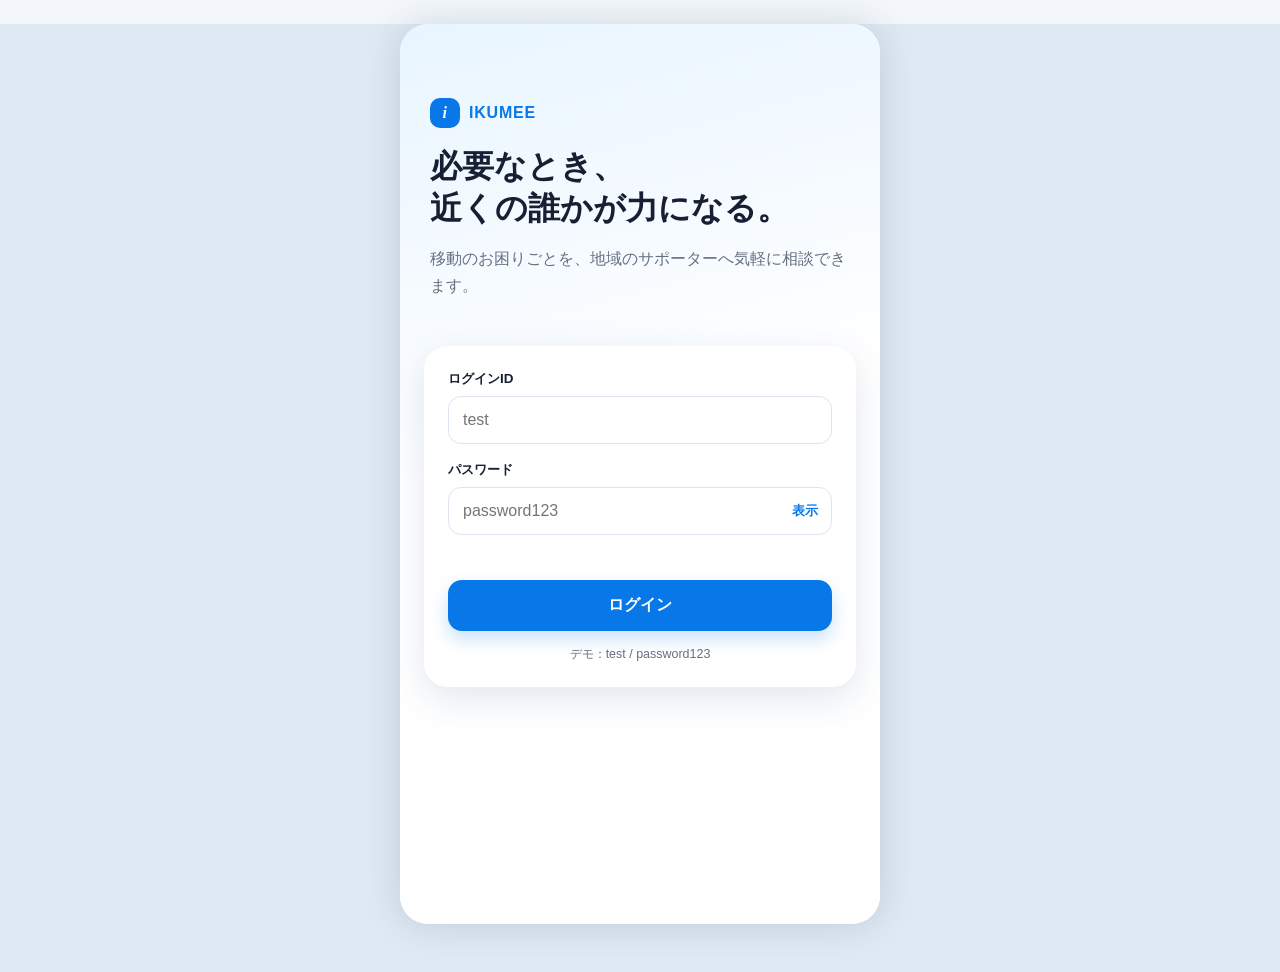
==== requester/index.html @ 2c36287e "first commit" ====
<!doctype html><html lang="ja"><head><meta charset="utf-8"><meta name="viewport" content="width=device-width,initial-scale=1"><meta name="theme-color" content="#0877e8"><title>IKUMEE | 依頼者</title><link rel="stylesheet" href="../assets/style.css"></head>
<body class="app-body"><main class="phone">
<section id="login" class="screen login-screen active"><div class="login-hero"><div class="brand"><span class="brand-mark">i</span><span>IKUMEE</span></div><h1>必要なとき、<br>近くの誰かが力になる。</h1><p>移動のお困りごとを、地域のサポーターへ気軽に相談できます。</p></div><form id="loginForm" class="login-card"><div class="field"><label for="loginId">ログインID</label><input id="loginId" autocomplete="username" placeholder="test" required></div><div class="field"><label for="loginPassword">パスワード</label><div class="password-wrap"><input id="loginPassword" type="password" autocomplete="current-password" placeholder="password123" required><button type="button" id="togglePassword" class="text-button">表示</button></div></div><p id="loginError" class="error" role="alert"></p><button class="primary-btn">ログイン</button><p class="login-hint">デモ：test / password123</p></form></section>
<section id="home" class="screen"><header class="topbar"><div class="brand"><span class="brand-mark">i</span><span>IKUMEE</span></div><button class="icon-btn" onclick="go('settings')" aria-label="設定">☰</button></header><div class="content"><div class="greeting"><div><h2>こんにちは、さくらさん</h2><p><span class="verified">● 本人確認済み</span></p></div><div class="avatar">👩‍🍼</div></div><div class="hero-card"><h3>どんなことでお困りですか？</h3><p>近くにいるサポーターへ、移動のお手伝いを依頼できます。</p><button class="primary-btn" onclick="go('create')">＋ 依頼を作成する</button></div><div class="section-title"><h3>よく使うお手伝い</h3></div><div class="quick-grid"><button class="quick-item" onclick="go('create')"><span>🧭</span>道案内</button><button class="quick-item" onclick="go('create')"><span>👜</span>荷物運び</button><button class="quick-item" onclick="go('create')"><span>🚶</span>付き添い</button><button class="quick-item" onclick="go('create')"><span>🏥</span>受付補助</button></div><div class="section-title"><h3>移動予定</h3><a>すべて見る</a></div><div class="status-card"><div class="status-icon">🏥</div><div><strong>桜ヶ丘駅 → みらい総合病院</strong><p>今日 10:30ごろ・子連れで移動</p></div></div></div><nav class="bottom-nav"><button class="nav-btn active"><span>⌂</span>ホーム</button><button class="nav-btn" onclick="go('create')"><span>＋</span>依頼</button><button class="nav-btn"><span>◷</span>履歴</button><button class="nav-btn" onclick="go('settings')"><span>♙</span>マイページ</button></nav></section>
<section id="create" class="screen"><header class="topbar"><button class="icon-btn" onclick="go('home')">‹</button><h1>お手伝いを依頼</h1><span style="width:40px"></span></header><div class="content"><div class="form-section"><h3>どんなお手伝いが必要ですか？</h3><div class="chips"><button class="chip selected">👜 荷物運び</button><button class="chip selected">🚶 付き添い</button><button class="chip">🧭 道案内</button><button class="chip">🏥 受付補助</button><button class="chip">📣 駅員への声かけ</button></div></div><div class="form-section"><div class="field"><label>出発地</label><input value="桜ヶ丘駅 中央改札"></div><div class="field"><label>目的地</label><input value="みらい総合病院 受付"></div><div class="field"><label>希望時間</label><input type="datetime-local" value="2026-07-23T10:30"></div></div><div class="form-section"><h3>状況を教えてください</h3><div class="chips"><button class="chip selected">🤰 妊娠中</button><button class="chip selected">👶 子連れ</button><button class="chip selected">♿ ベビーカー</button></div><div class="field" style="margin-top:15px"><label>詳しい内容</label><textarea rows="4">妊娠中で、ベビーカーと荷物があります。駅から病院まで安全な道で付き添い、歩道橋ではエレベーターの場所を案内してほしいです。</textarea></div></div><div class="form-section"><h3>お礼の金額</h3><div class="chips"><button class="chip" data-single="price">500円</button><button class="chip selected" data-single="price">800円</button><button class="chip" data-single="price">1,000円</button></div></div><div class="assist-box">安全のため、抱き上げ・医療行為・自家用車への同乗は依頼できません。</div><button class="primary-btn" onclick="go('confirm')">内容を確認する</button></div></section>
<section id="confirm" class="screen"><header class="topbar"><button class="icon-btn" onclick="go('create')">‹</button><h1>依頼内容の確認</h1><span style="width:40px"></span></header><div class="content"><div class="map"><span class="map-pin">●</span></div><div class="section-title"><h3>依頼内容</h3></div><div class="form-section summary-list"><div class="summary-row"><span>ルート</span><b>桜ヶ丘駅 → 病院</b></div><div class="summary-row"><span>日時</span><b>今日 10:30</b></div><div class="summary-row"><span>お手伝い</span><b>荷物・付き添い</b></div><div class="summary-row"><span>所要時間</span><b>約25分</b></div><div class="summary-row"><span>お礼</span><b class="price">800円</b></div></div><p class="notice">現在地はマッチングした相手だけに共有されます。緊急時はいつでも運営へ連絡できます。</p><button class="primary-btn" onclick="startMatching()">この内容で募集する</button></div></section>
<section id="matching" class="screen"><header class="topbar"><span></span><h1>サポーターを検索中</h1><span></span></header><div class="content center"><div class="matching-animation"><div class="pulse">⌖</div></div><h2>近くのサポーターへ<br>依頼を届けています</h2><p>平均約2分で見つかります。<br>この画面を閉じても通知でお知らせします。</p><button class="secondary-btn" onclick="go('confirm')">募集内容を変更する</button></div></section>
<section id="matched" class="screen"><header class="topbar"><span></span><h1>マッチングしました</h1><button class="icon-btn">⋯</button></header><div class="content"><div class="notice center">✓ 本人確認済みのサポーターです</div><div class="profile-card" style="margin-top:14px"><div class="profile-head"><div class="avatar">🧑</div><div><strong>山田 健太さん</strong><div class="rating">★★★★★ 4.9（42件）</div><span class="tag">移動サポート経験あり</span></div></div><p style="font-size:.8rem;line-height:1.7;color:var(--muted)">「駅周辺をよく利用します。荷物運びと安全なルート案内をお任せください！」</p></div><div class="section-title"><h3>待ち合わせ場所</h3><small>到着まで約3分</small></div><div class="map"><span class="map-pin">●</span></div><div class="action-grid" style="margin-top:14px"><button class="secondary-btn">メッセージ</button><button class="secondary-btn">電話する</button></div><div class="safety-row"><button>現在地を共有</button><button>⚠ 緊急・通報</button></div><button class="primary-btn" style="margin-top:18px" onclick="go('activeHelp')">合流して支援を開始</button></div></section>
<section id="activeHelp" class="screen"><header class="topbar"><span></span><h1>サポート中</h1><button class="icon-btn">⚠</button></header><div class="content"><div class="progress"><i class="done"></i><i class="current"></i><i></i><i></i></div><div class="hero-card"><small>目的地まで あと約12分</small><h3 style="margin-top:8px">みらい総合病院へ移動中</h3><p>山田さんと現在地を共有しています。</p></div><div class="section-title"><h3>安心サポート</h3></div><div class="status-card"><div class="status-icon">📍</div><div><strong>現在地を家族に共有中</strong><p>移動が完了すると共有は終了します</p></div></div><div class="safety-row"><button>運営に相談</button><button>⚠ 緊急連絡</button></div><button class="primary-btn" style="margin-top:22px" onclick="go('complete')">病院に到着・支援を完了</button></div></section>
<section id="complete" class="screen"><div class="content center"><div class="complete-mark">✓</div><h2>病院に到着しました！</h2><p>サポートが完了しました。<br>山田さんへ評価とお礼を送りましょう。</p><div class="stars">★ ★ ★ ★ ★</div><div class="form-section"><div class="summary-row"><span>お礼</span><b class="price">800円</b></div><div class="field" style="margin-top:15px;text-align:left"><label>メッセージ</label><textarea rows="3">荷物を持って、安全な道を案内していただき助かりました！</textarea></div></div><button class="primary-btn" onclick="go('home')">評価を送ってホームへ</button></div></section>
<section id="settings" class="screen"><header class="topbar"><button class="icon-btn" onclick="go('home')">‹</button><h1>マイページ</h1><span></span></header><div class="content"><div class="profile-card"><div class="profile-head"><div class="avatar">👩‍🍼</div><div><strong>佐藤 さくら</strong><p class="verified">● 本人確認済み</p></div></div></div><div class="section-title"><h3>安全・サポート</h3></div><div class="form-section summary-list"><div class="summary-row"><span>緊急連絡先</span><b>登録済み</b></div><div class="summary-row"><span>現在地共有</span><b>マッチング時のみ</b></div><div class="summary-row"><span>ヘルプ・通報</span><b>›</b></div></div><button class="danger-btn" onclick="logout()">ログアウト</button></div></section>
</main><script src="../assets/app.js"></script><script>initApp('requester')</script></body></html>
---- assets/style.css ----
:root{--blue:#0877e8;--blue-dark:#075eb7;--sky:#eaf5ff;--ink:#172033;--muted:#657083;--line:#dce5ef;--white:#fff;--green:#25a66a;--red:#e44f61;--shadow:0 12px 38px rgba(20,72,123,.13);font-family:"Hiragino Sans","Yu Gothic UI",Meiryo,sans-serif;color:var(--ink);background:#f3f7fb;font-size:16px}*{box-sizing:border-box}body{margin:0}button,input,textarea,select{font:inherit}button,a{touch-action:manipulation}.hidden{display:none!important}.landing-body{min-height:100svh;background:radial-gradient(circle at 80% 0,#d8efff 0,transparent 35%),linear-gradient(150deg,#fff 30%,#edf7ff)}.landing{width:min(900px,calc(100% - 40px));margin:auto;min-height:100svh;display:flex;flex-direction:column;justify-content:center;padding:48px 0}.brand{display:flex;align-items:center;gap:9px;font-weight:900;letter-spacing:.05em;color:var(--blue)}.brand--large{font-size:1.5rem}.brand-mark{display:grid;place-items:center;width:30px;height:30px;border-radius:10px;background:var(--blue);color:#fff;font-family:Georgia,serif;font-style:italic}.landing-kicker{color:var(--blue);font-weight:800;margin:26px 0 8px}.landing h1{font-size:clamp(2rem,5vw,3.5rem);line-height:1.25;margin:0;letter-spacing:-.04em}.landing-copy{max-width:640px;color:var(--muted);line-height:1.9}.role-grid{display:grid;grid-template-columns:repeat(2,1fr);gap:18px;margin-top:24px}.role-card{padding:26px;border:1px solid #c8e4fb;border-radius:22px;background:#fff;color:var(--ink);text-decoration:none;box-shadow:var(--shadow);display:grid;gap:8px;transition:.2s}.role-card:hover{transform:translateY(-3px)}.role-card--blue{color:#fff;background:var(--blue);border-color:var(--blue)}.role-icon{font-size:2rem}.role-card strong{font-size:1.2rem}.demo-note{font-size:.84rem;color:var(--muted);margin-top:22px}.app-body{min-height:100svh;background:#dfe9f3}.phone{width:min(100%,480px);min-height:100svh;margin:auto;background:#f7f9fc;position:relative;box-shadow:0 0 36px rgba(15,48,83,.16);overflow:hidden}.screen{display:none;min-height:100svh;padding-bottom:90px;background:#f7f9fc}.screen.active{display:block}.login-screen{padding:32px 24px;background:linear-gradient(165deg,#e8f5ff 0,#fff 45%)}.login-hero{padding:42px 6px 30px}.login-hero h1{font-size:2rem;line-height:1.3;margin:18px 0 10px}.login-hero p{color:var(--muted);line-height:1.7}.login-card{background:#fff;border-radius:24px;padding:24px;box-shadow:var(--shadow)}.field{display:grid;gap:8px;margin-bottom:17px}.field label,.field-label{font-size:.84rem;font-weight:800}.field input,.field textarea,.field select,.money-input{width:100%;border:1.5px solid var(--line);border-radius:13px;padding:14px;background:#fff;color:var(--ink);outline:none}.field input:focus,.field textarea:focus,.field select:focus{border-color:var(--blue);box-shadow:0 0 0 3px #dcebff}.password-wrap{position:relative}.password-wrap input{padding-right:62px}.text-button{border:0;background:none;color:var(--blue);font-weight:800;cursor:pointer}.password-wrap .text-button{position:absolute;right:8px;top:50%;transform:translateY(-50%);font-size:.8rem}.primary-btn,.secondary-btn,.danger-btn{width:100%;border:0;border-radius:14px;padding:15px;font-weight:900;cursor:pointer}.primary-btn{background:var(--blue);color:#fff;box-shadow:0 8px 18px rgba(8,119,232,.22)}.primary-btn:hover{background:var(--blue-dark)}.secondary-btn{background:var(--sky);color:var(--blue)}.danger-btn{background:#fff0f2;color:var(--red)}.login-hint{font-size:.78rem;color:var(--muted);text-align:center;margin:15px 0 0}.error{min-height:20px;color:var(--red);font-size:.8rem;margin:0 0 8px}.topbar{height:64px;padding:12px 18px;display:flex;align-items:center;justify-content:space-between;background:#fff;border-bottom:1px solid #edf1f5;position:sticky;top:0;z-index:10}.topbar h1{font-size:1.05rem;margin:0}.icon-btn{border:0;background:#eef6ff;color:var(--blue);width:40px;height:40px;border-radius:50%;font-size:1.15rem;cursor:pointer}.content{padding:18px}.greeting{display:flex;justify-content:space-between;align-items:center;margin-bottom:15px}.greeting h2{font-size:1.35rem;margin:0 0 5px}.greeting p{margin:0;color:var(--muted);font-size:.85rem}.verified{display:inline-flex;align-items:center;gap:4px;font-size:.7rem;color:var(--blue);font-weight:800}.hero-card{background:linear-gradient(135deg,#0877e8,#28a6f5);color:#fff;padding:22px;border-radius:22px;box-shadow:0 12px 25px rgba(8,119,232,.25);position:relative;overflow:hidden}.hero-card:after{content:"";position:absolute;width:130px;height:130px;border-radius:50%;background:#fff2;right:-40px;top:-50px}.hero-card h3{font-size:1.3rem;margin:0 0 8px}.hero-card p{font-size:.84rem;line-height:1.65;margin:0 0 17px;max-width:290px}.hero-card .primary-btn{background:#fff;color:var(--blue);width:auto;padding:12px 20px;box-shadow:none}.section-title{display:flex;justify-content:space-between;align-items:end;margin:25px 0 12px}.section-title h3{font-size:1rem;margin:0}.section-title a{color:var(--blue);font-size:.78rem;font-weight:700}.status-card,.request-card,.info-card,.profile-card{background:#fff;border:1px solid #edf1f5;border-radius:18px;padding:16px;box-shadow:0 5px 16px rgba(35,72,112,.06)}.status-card{display:flex;gap:13px;align-items:center}.status-icon{display:grid;place-items:center;flex:0 0 44px;height:44px;border-radius:14px;background:var(--sky);font-size:1.3rem}.status-card strong,.request-card strong{display:block;font-size:.92rem;margin-bottom:5px}.status-card p,.request-card p{margin:0;color:var(--muted);font-size:.78rem;line-height:1.5}.quick-grid{display:grid;grid-template-columns:repeat(4,1fr);gap:9px}.quick-item{border:1px solid var(--line);background:#fff;border-radius:15px;padding:12px 5px;display:grid;gap:7px;place-items:center;font-size:.68rem;color:var(--ink)}.quick-item span{font-size:1.25rem}.bottom-nav{position:fixed;bottom:0;width:min(100%,480px);height:74px;background:#fff;border-top:1px solid var(--line);display:grid;grid-template-columns:repeat(4,1fr);z-index:20;padding-bottom:env(safe-area-inset-bottom)}.nav-btn{border:0;background:#fff;color:#8a94a5;font-size:.65rem;display:grid;place-content:center;gap:4px;cursor:pointer}.nav-btn span{font-size:1.25rem}.nav-btn.active{color:var(--blue);font-weight:800}.form-section{background:#fff;border-radius:18px;padding:17px;margin-bottom:14px}.form-section h3{font-size:.95rem;margin:0 0 15px}.chips{display:flex;flex-wrap:wrap;gap:8px}.chip{border:1px solid var(--line);background:#fff;border-radius:100px;padding:9px 13px;font-size:.78rem;cursor:pointer}.chip.selected{border-color:var(--blue);background:var(--sky);color:var(--blue);font-weight:800}.assist-box{padding:13px;border-radius:13px;background:#fff8e7;color:#795614;font-size:.75rem;line-height:1.6;margin-bottom:14px}.summary-list{display:grid;gap:12px}.summary-row{display:flex;justify-content:space-between;gap:20px;border-bottom:1px solid #edf1f5;padding-bottom:11px;font-size:.84rem}.summary-row span{color:var(--muted)}.price{font-size:1.4rem;color:var(--blue);font-weight:900}.matching-animation{height:190px;display:grid;place-items:center;position:relative}.pulse{width:84px;height:84px;border-radius:50%;background:var(--blue);color:#fff;display:grid;place-items:center;font-size:2rem;box-shadow:0 0 0 16px #0877e822,0 0 0 34px #0877e811;animation:pulse 1.7s infinite}@keyframes pulse{50%{box-shadow:0 0 0 25px #0877e811,0 0 0 48px #0877e805}}.center{text-align:center}.center h2{font-size:1.4rem}.center p{color:var(--muted);font-size:.85rem;line-height:1.7}.avatar{width:62px;height:62px;border-radius:50%;background:linear-gradient(135deg,#bee1ff,#e9f5ff);display:grid;place-items:center;font-size:1.8rem;flex:0 0 auto}.profile-head{display:flex;gap:13px;align-items:center}.rating{color:#f3a711;font-size:.8rem}.tag{display:inline-block;padding:6px 9px;border-radius:9px;background:var(--sky);color:var(--blue);font-size:.7rem;font-weight:800}.map{height:155px;border-radius:18px;background-color:#eaf1f4;background-image:linear-gradient(32deg,transparent 46%,#fff 47%,#fff 53%,transparent 54%),linear-gradient(-25deg,transparent 44%,#fff 45%,#fff 52%,transparent 53%);position:relative;overflow:hidden}.map:after{content:"集合場所\A 東口改札前";white-space:pre;position:absolute;left:50%;top:48%;transform:translate(-50%,-50%);background:#fff;padding:8px 12px;border-radius:11px;box-shadow:var(--shadow);font-size:.72rem;font-weight:800;text-align:center}.map-pin{position:absolute;left:47%;top:20%;color:var(--red);font-size:1.7rem}.action-grid{display:grid;grid-template-columns:1fr 1fr;gap:10px}.safety-row{display:flex;gap:9px;margin-top:14px}.safety-row button{flex:1;border:1px solid var(--line);background:#fff;border-radius:12px;padding:10px;font-size:.72rem}.progress{display:flex;justify-content:space-between;position:relative;margin:18px 8px 30px}.progress:before{content:"";position:absolute;height:3px;background:#dce5ef;left:10px;right:10px;top:11px}.progress i{position:relative;width:25px;height:25px;border-radius:50%;background:#dce5ef;border:5px solid #fff;box-shadow:0 0 0 1px #dce5ef}.progress i.done,.progress i.current{background:var(--blue);box-shadow:0 0 0 1px var(--blue)}.progress i.current{animation:pulseDot 1.4s infinite}@keyframes pulseDot{50%{box-shadow:0 0 0 7px #0877e822}}.route-list{display:grid;gap:0}.route-item{display:grid;grid-template-columns:36px 1fr;gap:10px;position:relative;padding-bottom:20px}.route-item:not(:last-child):before{content:"";position:absolute;left:13px;top:24px;bottom:0;width:2px;background:#cfe5fa}.route-dot{width:28px;height:28px;border-radius:50%;background:var(--sky);display:grid;place-items:center;font-size:.75rem;color:var(--blue);font-weight:900}.route-item h4{margin:3px 0 4px;font-size:.84rem}.route-item p{margin:0;font-size:.72rem;color:var(--muted);line-height:1.5}.request-list{display:grid;gap:11px}.request-card{cursor:pointer}.request-top{display:flex;justify-content:space-between;gap:10px}.request-price{color:var(--blue);font-weight:900}.request-meta{display:flex;gap:7px;flex-wrap:wrap;margin-top:11px}.request-meta .tag{background:#f1f4f7;color:#5d6877}.notice{background:#edf8f3;color:#287957;border-radius:13px;padding:12px;font-size:.75rem;line-height:1.6}.complete-mark{width:90px;height:90px;margin:40px auto 20px;border-radius:50%;background:#e5f8ef;color:var(--green);display:grid;place-items:center;font-size:2.8rem}.stars{display:flex;justify-content:center;gap:8px;font-size:2rem;color:#f3a711;margin:18px}.footer-spacer{height:20px}@media(max-width:600px){.role-grid{grid-template-columns:1fr}.landing{padding:30px 0}.phone{box-shadow:none}.app-body{background:#f7f9fc}}@media(min-width:700px){.phone{min-height:900px;margin:24px auto;border-radius:28px}.screen{min-height:900px}.bottom-nav{bottom:24px;border-radius:0 0 28px 28px}.app-body{padding-bottom:24px}}
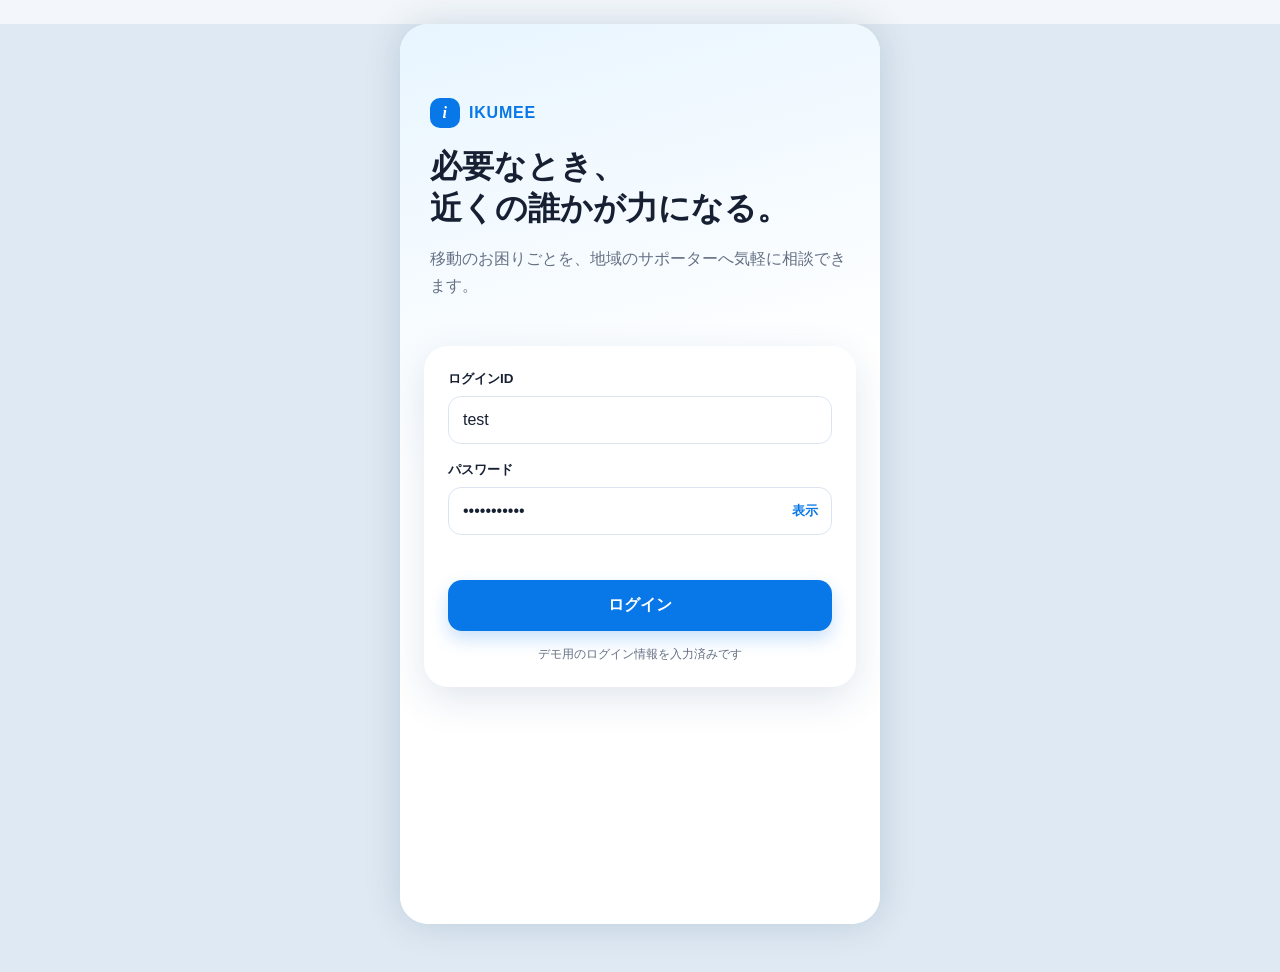
==== commit 4bc6f604: "お年寄りモードの実装" ====
--- a/requester/index.html
+++ b/requester/index.html
@@ -1,11 +1,16 @@
-<!doctype html><html lang="ja"><head><meta charset="utf-8"><meta name="viewport" content="width=device-width,initial-scale=1"><meta name="theme-color" content="#0877e8"><title>IKUMEE | 依頼者</title><link rel="stylesheet" href="../assets/style.css"></head>
+<!doctype html><html lang="ja"><head><meta charset="utf-8"><meta name="viewport" content="width=device-width,initial-scale=1"><meta name="theme-color" content="#0877e8"><title>IKUMEE | 依頼者</title><link rel="stylesheet" href="../assets/style.css"><link rel="stylesheet" href="../assets/enhancements.css"></head>
 <body class="app-body"><main class="phone">
-<section id="login" class="screen login-screen active"><div class="login-hero"><div class="brand"><span class="brand-mark">i</span><span>IKUMEE</span></div><h1>必要なとき、<br>近くの誰かが力になる。</h1><p>移動のお困りごとを、地域のサポーターへ気軽に相談できます。</p></div><form id="loginForm" class="login-card"><div class="field"><label for="loginId">ログインID</label><input id="loginId" autocomplete="username" placeholder="test" required></div><div class="field"><label for="loginPassword">パスワード</label><div class="password-wrap"><input id="loginPassword" type="password" autocomplete="current-password" placeholder="password123" required><button type="button" id="togglePassword" class="text-button">表示</button></div></div><p id="loginError" class="error" role="alert"></p><button class="primary-btn">ログイン</button><p class="login-hint">デモ：test / password123</p></form></section>
+<section id="login" class="screen login-screen active"><div class="login-hero"><div class="brand"><span class="brand-mark">i</span><span>IKUMEE</span></div><h1>必要なとき、<br>近くの誰かが力になる。</h1><p>移動のお困りごとを、地域のサポーターへ気軽に相談できます。</p></div><form id="loginForm" class="login-card"><div class="field"><label for="loginId">ログインID</label><input id="loginId" autocomplete="username" value="test" required></div><div class="field"><label for="loginPassword">パスワード</label><div class="password-wrap"><input id="loginPassword" type="password" autocomplete="current-password" value="password123" required><button type="button" id="togglePassword" class="text-button">表示</button></div></div><p id="loginError" class="error" role="alert"></p><button class="primary-btn">ログイン</button><p class="login-hint">デモ用のログイン情報を入力済みです</p></form></section>
+<section id="onboarding" class="screen"><header class="topbar"><div class="brand"><span class="brand-mark">i</span><span>IKUMEE</span></div><span></span></header><div class="content"><p class="verified">初回設定</p><h2>使いやすい表示を選びます</h2><p class="screen-subtitle">このデモではログインするたびに設定できます。</p><div class="form-section" style="margin-top:20px"><div class="field"><label for="ageGroup">あなたの年齢層</label><select id="ageGroup"><option value="">選択してください</option><option>〜19歳</option><option>20〜39歳</option><option>40〜59歳</option><option>60〜74歳</option><option>75歳以上</option></select></div></div><p id="onboardingError" class="error"></p><div class="mode-grid"><button class="mode-card" onclick="chooseMode('normal')"><strong>通常モード</strong><small>すべての機能を使って詳しく依頼できます</small></button><button class="mode-card mode-card--senior" onclick="chooseMode('senior')"><strong>お年寄りモード</strong><small>大きな文字とボタンで、目的地だけを入力して簡単に依頼できます</small></button></div></div></section>
+<section id="seniorHome" class="screen simple-home"><div class="brand"><span class="brand-mark">i</span><span>IKUMEE</span></div><h1>こんにちは、さくらさん</h1><p>移動のお手伝いが必要ですか？<br>下の大きなボタンを押してください。</p><button class="senior-action" onclick="setSeniorTime();go('seniorCreate')">お手伝いを依頼する</button><button class="senior-action secondary" onclick="go('activeHelp')">支援中の画面を見る</button><button class="senior-action secondary" onclick="go('complete')">完了の画面を見る</button><button class="text-button" style="margin-top:25px" onclick="logout()">ログアウト</button></section>
+<section id="seniorCreate" class="screen"><header class="topbar"><button class="icon-btn" onclick="go('seniorHome')">‹</button><h1>かんたん依頼</h1><span></span></header><div class="content"><div class="form-section"><div class="field"><label>現在地</label><input value="現在地を自動で取得しました" readonly></div><div class="field"><label>目的地だけ入力してください</label><input value="みらい総合病院" placeholder="例：○○病院"></div><div class="field"><label>希望時間（現在時刻）</label><input id="seniorTime" type="datetime-local"></div><div class="field"><label>あなたの状況</label><input value="高齢者" readonly></div><div class="field"><label>お願いする内容</label><textarea rows="4">私は高齢者です。現在地から目的地まで、安全な道を案内して付き添ってほしいです。</textarea></div></div><div class="assist-box">むずかしい設定は必要ありません。この内容で近くの人を探します。</div><button class="primary-btn" onclick="startMatching()">この内容で人を探す</button></div></section>
 <section id="home" class="screen"><header class="topbar"><div class="brand"><span class="brand-mark">i</span><span>IKUMEE</span></div><button class="icon-btn" onclick="go('settings')" aria-label="設定">☰</button></header><div class="content"><div class="greeting"><div><h2>こんにちは、さくらさん</h2><p><span class="verified">● 本人確認済み</span></p></div><div class="avatar">👩‍🍼</div></div><div class="hero-card"><h3>どんなことでお困りですか？</h3><p>近くにいるサポーターへ、移動のお手伝いを依頼できます。</p><button class="primary-btn" onclick="go('create')">＋ 依頼を作成する</button></div><div class="section-title"><h3>よく使うお手伝い</h3></div><div class="quick-grid"><button class="quick-item" onclick="go('create')"><span>🧭</span>道案内</button><button class="quick-item" onclick="go('create')"><span>👜</span>荷物運び</button><button class="quick-item" onclick="go('create')"><span>🚶</span>付き添い</button><button class="quick-item" onclick="go('create')"><span>🏥</span>受付補助</button></div><div class="section-title"><h3>移動予定</h3><a>すべて見る</a></div><div class="status-card"><div class="status-icon">🏥</div><div><strong>桜ヶ丘駅 → みらい総合病院</strong><p>今日 10:30ごろ・子連れで移動</p></div></div></div><nav class="bottom-nav"><button class="nav-btn active"><span>⌂</span>ホーム</button><button class="nav-btn" onclick="go('create')"><span>＋</span>依頼</button><button class="nav-btn"><span>◷</span>履歴</button><button class="nav-btn" onclick="go('settings')"><span>♙</span>マイページ</button></nav></section>
 <section id="create" class="screen"><header class="topbar"><button class="icon-btn" onclick="go('home')">‹</button><h1>お手伝いを依頼</h1><span style="width:40px"></span></header><div class="content"><div class="form-section"><h3>どんなお手伝いが必要ですか？</h3><div class="chips"><button class="chip selected">👜 荷物運び</button><button class="chip selected">🚶 付き添い</button><button class="chip">🧭 道案内</button><button class="chip">🏥 受付補助</button><button class="chip">📣 駅員への声かけ</button></div></div><div class="form-section"><div class="field"><label>出発地</label><input value="桜ヶ丘駅 中央改札"></div><div class="field"><label>目的地</label><input value="みらい総合病院 受付"></div><div class="field"><label>希望時間</label><input type="datetime-local" value="2026-07-23T10:30"></div></div><div class="form-section"><h3>状況を教えてください</h3><div class="chips"><button class="chip selected">🤰 妊娠中</button><button class="chip selected">👶 子連れ</button><button class="chip selected">♿ ベビーカー</button></div><div class="field" style="margin-top:15px"><label>詳しい内容</label><textarea rows="4">妊娠中で、ベビーカーと荷物があります。駅から病院まで安全な道で付き添い、歩道橋ではエレベーターの場所を案内してほしいです。</textarea></div></div><div class="form-section"><h3>お礼の金額</h3><div class="chips"><button class="chip" data-single="price">500円</button><button class="chip selected" data-single="price">800円</button><button class="chip" data-single="price">1,000円</button></div></div><div class="assist-box">安全のため、抱き上げ・医療行為・自家用車への同乗は依頼できません。</div><button class="primary-btn" onclick="go('confirm')">内容を確認する</button></div></section>
 <section id="confirm" class="screen"><header class="topbar"><button class="icon-btn" onclick="go('create')">‹</button><h1>依頼内容の確認</h1><span style="width:40px"></span></header><div class="content"><div class="map"><span class="map-pin">●</span></div><div class="section-title"><h3>依頼内容</h3></div><div class="form-section summary-list"><div class="summary-row"><span>ルート</span><b>桜ヶ丘駅 → 病院</b></div><div class="summary-row"><span>日時</span><b>今日 10:30</b></div><div class="summary-row"><span>お手伝い</span><b>荷物・付き添い</b></div><div class="summary-row"><span>所要時間</span><b>約25分</b></div><div class="summary-row"><span>お礼</span><b class="price">800円</b></div></div><p class="notice">現在地はマッチングした相手だけに共有されます。緊急時はいつでも運営へ連絡できます。</p><button class="primary-btn" onclick="startMatching()">この内容で募集する</button></div></section>
-<section id="matching" class="screen"><header class="topbar"><span></span><h1>サポーターを検索中</h1><span></span></header><div class="content center"><div class="matching-animation"><div class="pulse">⌖</div></div><h2>近くのサポーターへ<br>依頼を届けています</h2><p>平均約2分で見つかります。<br>この画面を閉じても通知でお知らせします。</p><button class="secondary-btn" onclick="go('confirm')">募集内容を変更する</button></div></section>
-<section id="matched" class="screen"><header class="topbar"><span></span><h1>マッチングしました</h1><button class="icon-btn">⋯</button></header><div class="content"><div class="notice center">✓ 本人確認済みのサポーターです</div><div class="profile-card" style="margin-top:14px"><div class="profile-head"><div class="avatar">🧑</div><div><strong>山田 健太さん</strong><div class="rating">★★★★★ 4.9（42件）</div><span class="tag">移動サポート経験あり</span></div></div><p style="font-size:.8rem;line-height:1.7;color:var(--muted)">「駅周辺をよく利用します。荷物運びと安全なルート案内をお任せください！」</p></div><div class="section-title"><h3>待ち合わせ場所</h3><small>到着まで約3分</small></div><div class="map"><span class="map-pin">●</span></div><div class="action-grid" style="margin-top:14px"><button class="secondary-btn">メッセージ</button><button class="secondary-btn">電話する</button></div><div class="safety-row"><button>現在地を共有</button><button>⚠ 緊急・通報</button></div><button class="primary-btn" style="margin-top:18px" onclick="go('activeHelp')">合流して支援を開始</button></div></section>
+<section id="matching" class="screen"><header class="topbar"><span></span><h1>サポーターを検索中</h1><span></span></header><div class="content center"><div class="matching-animation"><div class="pulse">⌖</div></div><h2>近くのサポーターへ<br>依頼を届けています</h2><p>平均約2分で見つかります。<br>この画面を閉じても通知でお知らせします。</p><button class="danger-btn" onclick="openCancel('matching')">依頼をキャンセル</button></div></section>
+<section id="matched" class="screen"><header class="topbar"><span></span><h1>マッチングしました</h1><button class="icon-btn">⋯</button></header><div class="content"><div class="notice center">✓ 本人確認済みのサポーターです</div><div class="profile-card" style="margin-top:14px"><div class="profile-head"><div class="avatar">🧑</div><div><strong>山田 健太さん</strong><div class="rating">★★★★★ 4.9（42件）</div><span class="tag">移動サポート経験あり</span></div></div><p style="font-size:.8rem;line-height:1.7;color:var(--muted)">「駅周辺をよく利用します。荷物運びと安全なルート案内をお任せください！」</p></div><div class="section-title"><h3>待ち合わせ場所</h3><small>到着まで約3分</small></div><div class="map"><span class="map-pin">●</span></div><div class="action-grid" style="margin-top:14px"><button class="secondary-btn">メッセージ</button><button class="secondary-btn">電話する</button></div><div class="safety-row"><button>現在地を共有</button><button>⚠ 緊急・通報</button></div><div class="bottom-two"><button class="danger-btn" onclick="openCancel('matched')">キャンセル</button><button class="primary-btn" onclick="go('activeHelp')">合流して支援を開始</button></div></div></section>
+<section id="cancel" class="screen"><header class="topbar"><button class="icon-btn" onclick="go(window.cancelBack||'matching')">‹</button><h1>依頼をキャンセル</h1><span></span></header><div class="content"><h2>理由を選んでください</h2><p class="screen-subtitle">待ち合わせ前までキャンセルできます。</p><div class="cancel-list" style="margin-top:20px"><label class="cancel-option"><input type="radio" name="cancelReason">予定が変わった</label><label class="cancel-option"><input type="radio" name="cancelReason">自分で移動できることになった</label><label class="cancel-option"><input type="radio" name="cancelReason">別の移動手段が見つかった</label><label class="cancel-option"><input type="radio" name="cancelReason">入力内容を間違えた</label><label class="cancel-option"><input type="radio" name="cancelReason">その他</label></div><p id="cancelError" class="error" style="margin-top:12px"></p><button class="danger-btn" onclick="finishCancel()">この依頼をキャンセルする</button></div></section>
+<section id="cancelled" class="screen"><div class="content center"><div class="complete-mark" style="background:#f1f4f7;color:var(--muted)">✓</div><h2>依頼をキャンセルしました</h2><p>キャンセルを受け付けました。<br>必要になったら、もう一度依頼できます。</p><button class="primary-btn" onclick="document.body.classList.contains('senior-mode')?go('seniorHome'):go('home')">ホームへ戻る</button></div></section>
 <section id="activeHelp" class="screen"><header class="topbar"><span></span><h1>サポート中</h1><button class="icon-btn">⚠</button></header><div class="content"><div class="progress"><i class="done"></i><i class="current"></i><i></i><i></i></div><div class="hero-card"><small>目的地まで あと約12分</small><h3 style="margin-top:8px">みらい総合病院へ移動中</h3><p>山田さんと現在地を共有しています。</p></div><div class="section-title"><h3>安心サポート</h3></div><div class="status-card"><div class="status-icon">📍</div><div><strong>現在地を家族に共有中</strong><p>移動が完了すると共有は終了します</p></div></div><div class="safety-row"><button>運営に相談</button><button>⚠ 緊急連絡</button></div><button class="primary-btn" style="margin-top:22px" onclick="go('complete')">病院に到着・支援を完了</button></div></section>
 <section id="complete" class="screen"><div class="content center"><div class="complete-mark">✓</div><h2>病院に到着しました！</h2><p>サポートが完了しました。<br>山田さんへ評価とお礼を送りましょう。</p><div class="stars">★ ★ ★ ★ ★</div><div class="form-section"><div class="summary-row"><span>お礼</span><b class="price">800円</b></div><div class="field" style="margin-top:15px;text-align:left"><label>メッセージ</label><textarea rows="3">荷物を持って、安全な道を案内していただき助かりました！</textarea></div></div><button class="primary-btn" onclick="go('home')">評価を送ってホームへ</button></div></section>
 <section id="settings" class="screen"><header class="topbar"><button class="icon-btn" onclick="go('home')">‹</button><h1>マイページ</h1><span></span></header><div class="content"><div class="profile-card"><div class="profile-head"><div class="avatar">👩‍🍼</div><div><strong>佐藤 さくら</strong><p class="verified">● 本人確認済み</p></div></div></div><div class="section-title"><h3>安全・サポート</h3></div><div class="form-section summary-list"><div class="summary-row"><span>緊急連絡先</span><b>登録済み</b></div><div class="summary-row"><span>現在地共有</span><b>マッチング時のみ</b></div><div class="summary-row"><span>ヘルプ・通報</span><b>›</b></div></div><button class="danger-btn" onclick="logout()">ログアウト</button></div></section>
--- a/assets/enhancements.css
+++ b/assets/enhancements.css
@@ -0,0 +1,4 @@
+.mode-grid{display:grid;gap:14px;margin-top:22px}.mode-card{border:2px solid var(--line);background:#fff;border-radius:20px;padding:20px;text-align:left;cursor:pointer}.mode-card strong{display:block;font-size:1.05rem;margin-bottom:5px}.mode-card small{color:var(--muted);line-height:1.5}.mode-card--senior{border-color:var(--blue);background:var(--sky)}.mode-card--senior strong{color:var(--blue)}
+.simple-home{padding:24px 20px}.simple-home .brand{margin-bottom:28px}.simple-home h1{font-size:1.8rem;line-height:1.45;margin:0 0 12px}.simple-home p{font-size:1.1rem;line-height:1.7;color:#3d4755}.senior-action{width:100%;min-height:78px;border:0;border-radius:18px;background:var(--blue);color:#fff;font-size:1.25rem;font-weight:900;margin:10px 0;cursor:pointer}.senior-action.secondary{background:#fff;color:var(--blue);border:3px solid var(--blue)}
+.senior-mode .screen{font-size:19px}.senior-mode .topbar{height:76px}.senior-mode .topbar h1{font-size:1.25rem}.senior-mode .field label,.senior-mode .field-label{font-size:1.05rem}.senior-mode .field input,.senior-mode .field textarea,.senior-mode .field select{font-size:1.08rem;padding:18px;border-width:2px}.senior-mode .form-section h3{font-size:1.15rem}.senior-mode .primary-btn,.senior-mode .secondary-btn,.senior-mode .danger-btn{font-size:1.1rem;padding:19px}.senior-mode .assist-box{font-size:.95rem}
+.cancel-list{display:grid;gap:10px}.cancel-option{display:flex;align-items:center;gap:12px;padding:15px;border:1px solid var(--line);border-radius:14px;background:#fff;font-size:.9rem}.cancel-option input{width:20px;height:20px;accent-color:var(--blue)}.map-large{height:520px}.screen-subtitle{color:var(--muted);font-size:.82rem;margin-top:-5px}.bottom-two{display:grid;grid-template-columns:1fr 1.7fr;gap:10px;margin-top:18px}
